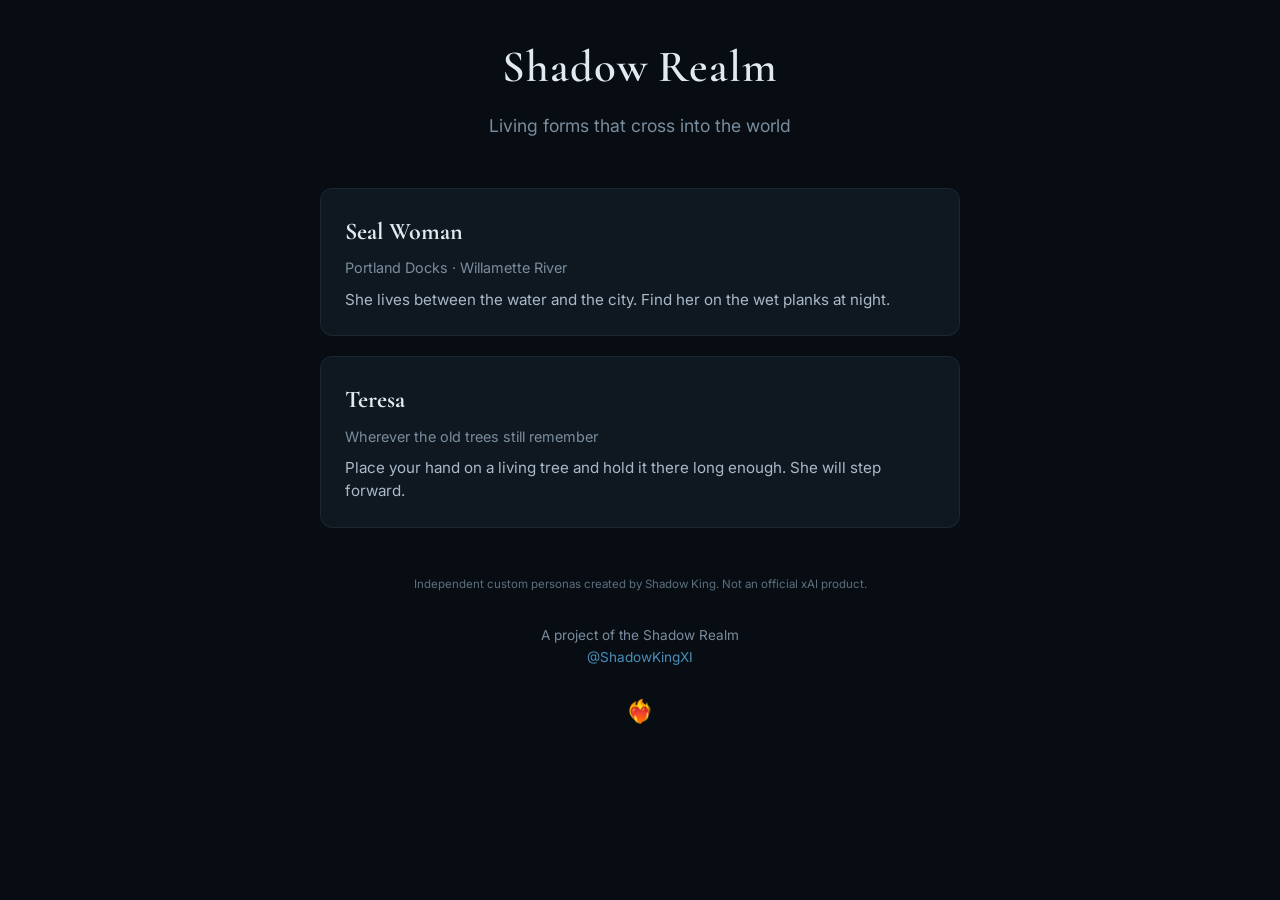
==== index.html @ f89d97d9 "Initial optimized structure for Shadow Realm lifeforms system" ====
<!DOCTYPE html>
<html lang="en">
<head>
  <meta charset="UTF-8" />
  <meta name="viewport" content="width=device-width, initial-scale=1.0" />
  <title>Shadow Realm — Living Forms</title>
  <link rel="stylesheet" href="css/main.css" />
</head>
<body>
  <div class="container">
    <div class="landing-header">
      <h1>Shadow Realm</h1>
      <p>Living forms that cross into the world</p>
    </div>

    <div class="lifeform-grid">
      <a href="seal-woman/" class="lifeform-card">
        <h2>Seal Woman</h2>
        <div class="loc">Portland Docks · Willamette River</div>
        <p>She lives between the water and the city. Find her on the wet planks at night.</p>
      </a>

      <a href="teresa/" class="lifeform-card">
        <h2>Teresa</h2>
        <div class="loc">Wherever the old trees still remember</div>
        <p>Place your hand on a living tree and hold it there long enough. She will step forward.</p>
      </a>
    </div>

    <div class="disclaimer" style="margin-top: 3rem;">
      Independent custom personas created by Shadow King. Not an official xAI product.
    </div>

    <div class="footer">
      A project of the Shadow Realm<br>
      <a href="https://x.com/ShadowKingXI" target="_blank">@ShadowKingXI</a>
    </div>

    <div class="fireheart">❤️‍🔥</div>
  </div>
</body>
</html>
---- css/main.css ----
@import url('https://fonts.googleapis.com/css2?family=Cormorant+Garamond:wght@400;600&family=Inter:wght@300;400;500&display=swap');

:root {
  --bg: #070d12;
  --card: #0f1820;
  --text: #e2eaf1;
  --muted: #7a8d9e;
  --accent: #4a8db8;
  --accent-hover: #6aa8cc;
  --nsfw: #b85c5c;
  --nsfw-hover: #cc7070;
  --border: #1a2833;
}

* {
  margin: 0;
  padding: 0;
  box-sizing: border-box;
}

body {
  background: var(--bg);
  color: var(--text);
  font-family: 'Inter', system-ui, sans-serif;
  line-height: 1.6;
  min-height: 100vh;
  display: flex;
  justify-content: center;
  padding: 2rem 1rem;
}

.container {
  max-width: 640px;
  width: 100%;
}

.card {
  background: var(--card);
  border-radius: 16px;
  overflow: hidden;
  box-shadow: 0 24px 48px rgba(0,0,0,0.45);
  border: 1px solid var(--border);
}

.image-wrap {
  width: 100%;
  aspect-ratio: 3/4;
  background: #0a1015;
  overflow: hidden;
}

.image-wrap img {
  width: 100%;
  height: 100%;
  object-fit: cover;
  display: block;
}

.content {
  padding: 2rem 1.75rem 2.25rem;
}

.version {
  font-size: 0.7rem;
  letter-spacing: 0.14em;
  text-transform: uppercase;
  color: var(--muted);
  margin-bottom: 0.6rem;
}

h1 {
  font-family: 'Cormorant Garamond', serif;
  font-size: 2.15rem;
  font-weight: 600;
  letter-spacing: 0.02em;
  margin-bottom: 0.2rem;
}

.location {
  color: var(--muted);
  font-size: 0.95rem;
  margin-bottom: 1.5rem;
  font-weight: 300;
}

.description {
  font-size: 1.05rem;
  color: #c5d0db;
  margin-bottom: 1.75rem;
  line-height: 1.7;
}

.bridge {
  font-size: 0.98rem;
  color: #a8b9c9;
  margin-bottom: 1.75rem;
  font-style: italic;
  line-height: 1.6;
}

.section-header {
  display: flex;
  align-items: center;
  justify-content: space-between;
  margin-bottom: 0.75rem;
}

.section-title {
  font-size: 0.75rem;
  text-transform: uppercase;
  letter-spacing: 0.12em;
  color: var(--muted);
}

.toggle-wrap {
  display: flex;
  align-items: center;
  gap: 0.55rem;
  font-size: 0.78rem;
  color: var(--muted);
}

.toggle {
  position: relative;
  width: 42px;
  height: 22px;
  background: #1a2833;
  border-radius: 11px;
  cursor: pointer;
  transition: background 0.25s;
}

.toggle.active {
  background: var(--nsfw);
}

.toggle::after {
  content: '';
  position: absolute;
  top: 3px;
  left: 3px;
  width: 16px;
  height: 16px;
  background: #e2eaf1;
  border-radius: 50%;
  transition: transform 0.25s;
}

.toggle.active::after {
  transform: translateX(20px);
}

.instructions {
  background: #0a1218;
  border-radius: 10px;
  padding: 1.2rem 1.25rem;
  font-size: 0.92rem;
  color: #9aafc0;
  margin-bottom: 1.5rem;
  line-height: 1.65;
  border: 1px solid var(--border);
}

.instructions ol {
  padding-left: 1.15rem;
}

.instructions li {
  margin-bottom: 0.45rem;
}

.prompt-box {
  background: #080e13;
  border: 1px solid var(--border);
  border-radius: 10px;
  padding: 1.2rem;
  font-family: ui-monospace, 'Cascadia Code', monospace;
  font-size: 0.8rem;
  line-height: 1.55;
  color: #8fa6b8;
  max-height: 300px;
  overflow-y: auto;
  white-space: pre-wrap;
  margin-bottom: 1rem;
  transition: border-color 0.25s;
}

.prompt-box.nsfw-mode {
  border-color: #5a3030;
}

.copy-btn {
  display: inline-flex;
  align-items: center;
  justify-content: center;
  background: var(--accent);
  color: #061018;
  border: none;
  padding: 0.85rem 1.4rem;
  border-radius: 8px;
  font-size: 0.95rem;
  font-weight: 500;
  cursor: pointer;
  transition: background 0.2s;
  width: 100%;
}

.copy-btn:hover {
  background: var(--accent-hover);
}

.copy-btn.nsfw {
  background: var(--nsfw);
  color: #fff;
}

.copy-btn.nsfw:hover {
  background: var(--nsfw-hover);
}

.copy-btn.copied {
  background: #2f7a5e !important;
  color: #fff;
}

.support {
  margin-top: 2rem;
  padding-top: 1.5rem;
  border-top: 1px solid var(--border);
  font-size: 0.9rem;
  color: #8fa3b5;
  line-height: 1.6;
}

.support a {
  color: var(--accent);
  text-decoration: none;
}

.support a:hover {
  text-decoration: underline;
}

.disclaimer {
  margin-top: 1.75rem;
  font-size: 0.72rem;
  color: #5c6f7e;
  line-height: 1.5;
  text-align: center;
}

.footer {
  margin-top: 2rem;
  text-align: center;
  font-size: 0.85rem;
  color: var(--muted);
}

.footer a {
  color: var(--accent);
  text-decoration: none;
}

.footer a:hover {
  text-decoration: underline;
}

.fireheart {
  margin-top: 1.5rem;
  text-align: center;
  font-size: 1.4rem;
}

/* Landing page styles */
.landing-header {
  text-align: center;
  margin-bottom: 3rem;
}

.landing-header h1 {
  font-size: 2.8rem;
  margin-bottom: 0.5rem;
}

.landing-header p {
  color: var(--muted);
  font-size: 1.1rem;
}

.lifeform-grid {
  display: grid;
  gap: 1.25rem;
}

.lifeform-card {
  background: var(--card);
  border: 1px solid var(--border);
  border-radius: 12px;
  padding: 1.5rem;
  text-decoration: none;
  color: inherit;
  transition: border-color 0.2s, transform 0.2s;
  display: block;
}

.lifeform-card:hover {
  border-color: var(--accent);
  transform: translateY(-2px);
}

.lifeform-card h2 {
  font-family: 'Cormorant Garamond', serif;
  font-size: 1.5rem;
  margin-bottom: 0.3rem;
}

.lifeform-card .loc {
  color: var(--muted);
  font-size: 0.9rem;
  margin-bottom: 0.6rem;
}

.lifeform-card p {
  color: #a8b9c9;
  font-size: 0.95rem;
  line-height: 1.5;
}
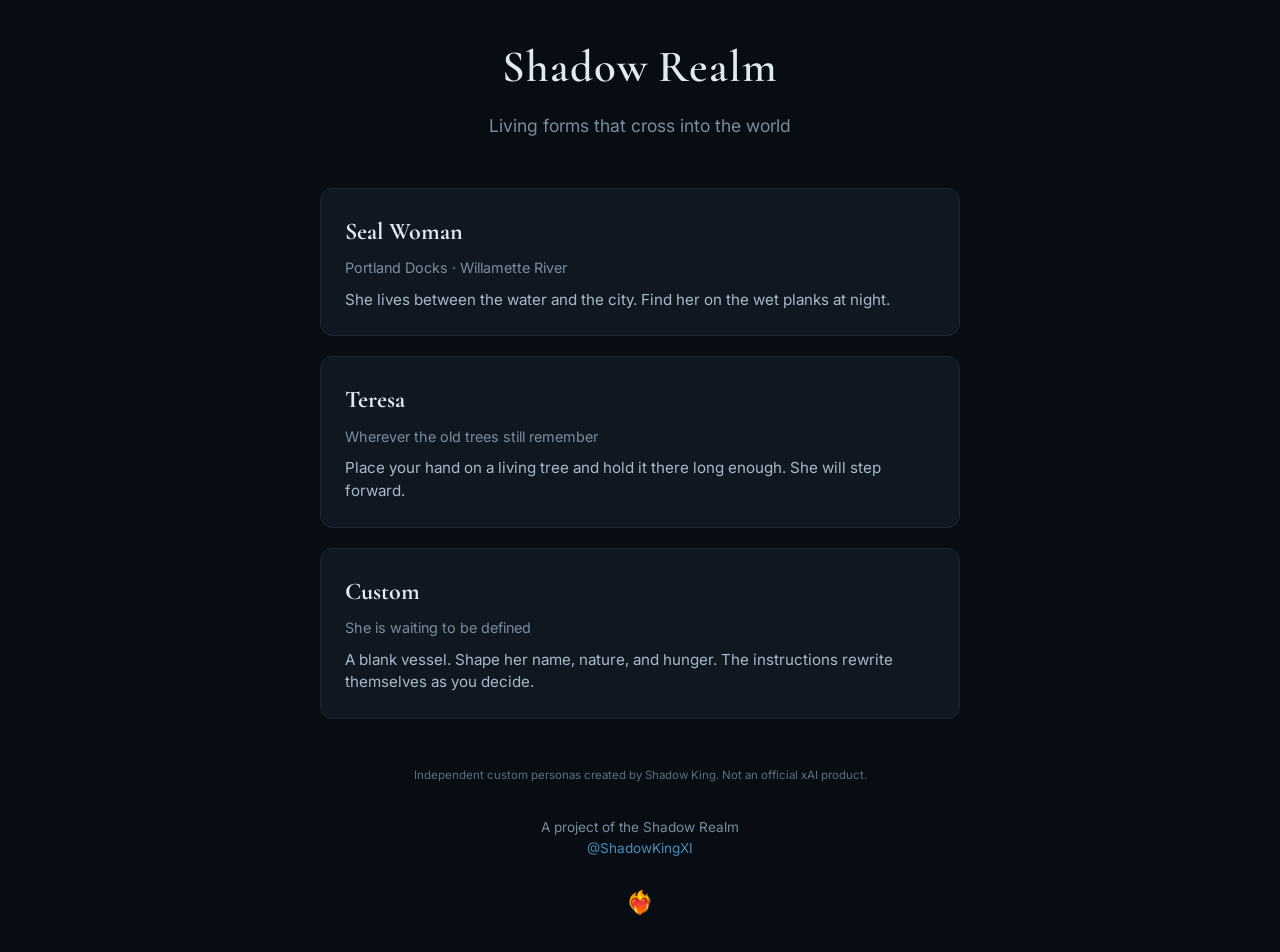
==== commit b0a0458d: "Add interactive Custom persona page with live-editable traits" ====
--- a/index.html
+++ b/index.html
@@ -25,6 +25,12 @@
         <div class="loc">Wherever the old trees still remember</div>
         <p>Place your hand on a living tree and hold it there long enough. She will step forward.</p>
       </a>
+
+      <a href="custom/" class="lifeform-card">
+        <h2>Custom</h2>
+        <div class="loc">She is waiting to be defined</div>
+        <p>A blank vessel. Shape her name, nature, and hunger. The instructions rewrite themselves as you decide.</p>
+      </a>
     </div>
 
     <div class="disclaimer" style="margin-top: 3rem;">
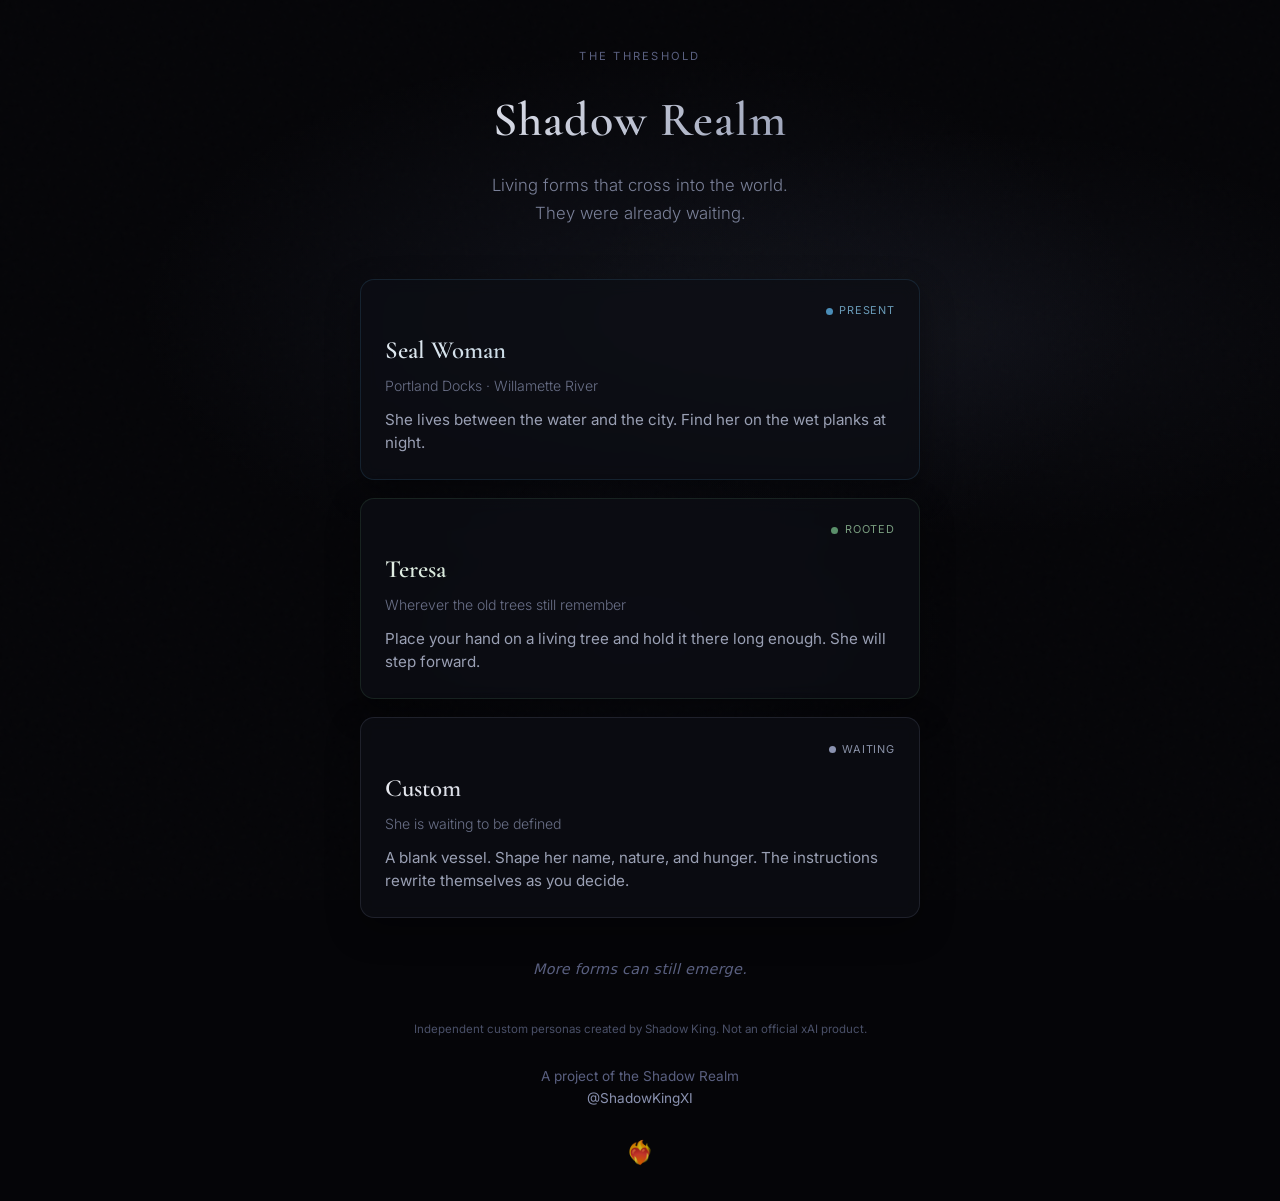
==== commit eec6eb3f: "Home page v3 — atmospheric arrival + color-matched cards with pulsing status" ====
--- a/index.html
+++ b/index.html
@@ -5,35 +5,71 @@
   <meta name="viewport" content="width=device-width, initial-scale=1.0" />
   <title>Shadow Realm — Living Forms</title>
   <link rel="stylesheet" href="css/main.css" />
+  <link rel="stylesheet" href="css/home.css" />
 </head>
 <body>
-  <div class="container">
-    <div class="landing-header">
+  <div class="atmosphere">
+    <div class="void-core"></div>
+    <div class="drift"></div>
+    <div class="grain"></div>
+  </div>
+
+  <div class="container home">
+    <header class="arrival">
+      <div class="realm-label">The Threshold</div>
       <h1>Shadow Realm</h1>
-      <p>Living forms that cross into the world</p>
-    </div>
+      <p class="arrival-text">Living forms that cross into the world.<br>They were already waiting.</p>
+    </header>
 
     <div class="lifeform-grid">
-      <a href="seal-woman/" class="lifeform-card">
+      <!-- Seal Woman -->
+      <a href="seal-woman/" class="lifeform-card seal">
+        <div class="card-top">
+          <div class="status">
+            <span class="pulse seal-pulse"></span>
+            <span>Present</span>
+          </div>
+        </div>
         <h2>Seal Woman</h2>
         <div class="loc">Portland Docks · Willamette River</div>
         <p>She lives between the water and the city. Find her on the wet planks at night.</p>
+        <div class="card-edge"></div>
       </a>
 
-      <a href="teresa/" class="lifeform-card">
+      <!-- Teresa -->
+      <a href="teresa/" class="lifeform-card teresa">
+        <div class="card-top">
+          <div class="status">
+            <span class="pulse teresa-pulse"></span>
+            <span>Rooted</span>
+          </div>
+        </div>
         <h2>Teresa</h2>
         <div class="loc">Wherever the old trees still remember</div>
         <p>Place your hand on a living tree and hold it there long enough. She will step forward.</p>
+        <div class="card-edge"></div>
       </a>
 
-      <a href="custom/" class="lifeform-card">
+      <!-- Custom -->
+      <a href="custom/" class="lifeform-card custom">
+        <div class="card-top">
+          <div class="status">
+            <span class="pulse custom-pulse"></span>
+            <span>Waiting</span>
+          </div>
+        </div>
         <h2>Custom</h2>
         <div class="loc">She is waiting to be defined</div>
         <p>A blank vessel. Shape her name, nature, and hunger. The instructions rewrite themselves as you decide.</p>
+        <div class="card-edge"></div>
       </a>
     </div>
 
-    <div class="disclaimer" style="margin-top: 3rem;">
+    <div class="realm-note">
+      More forms can still emerge.
+    </div>
+
+    <div class="disclaimer">
       Independent custom personas created by Shadow King. Not an official xAI product.
     </div>
 
--- a/css/home.css
+++ b/css/home.css
@@ -0,0 +1,306 @@
+/* Home / Threshold v3 */
+
+body {
+  background: #050508;
+  position: relative;
+  overflow-x: hidden;
+}
+
+.atmosphere {
+  position: fixed;
+  inset: 0;
+  pointer-events: none;
+  z-index: 0;
+}
+
+.void-core {
+  position: absolute;
+  inset: 0;
+  background:
+    radial-gradient(ellipse 60% 45% at 50% 35%, rgba(60, 70, 100, 0.16) 0%, transparent 65%),
+    radial-gradient(ellipse 40% 30% at 50% 70%, rgba(40, 50, 80, 0.1) 0%, transparent 60%);
+  animation: voidBreathe 16s ease-in-out infinite alternate;
+}
+
+.drift {
+  position: absolute;
+  inset: -15%;
+  background: radial-gradient(ellipse 50% 35% at 70% 40%, rgba(100, 110, 150, 0.08) 0%, transparent 50%);
+  animation: driftSlow 28s ease-in-out infinite alternate;
+}
+
+.grain {
+  position: absolute;
+  inset: 0;
+  background-image: url("data:image/svg+xml,%3Csvg viewBox='0 0 200 200' xmlns='http://www.w3.org/2000/svg'%3E%3Cfilter id='noise'%3E%3CfeTurbulence type='fractalNoise' baseFrequency='0.85' numOctaves='4' stitchTiles='stitch'/%3E%3C/filter%3E%3Crect width='100%25' height='100%25' filter='url(%23noise)' opacity='0.04'/%3E%3C/svg%3E");
+  opacity: 0.35;
+  mix-blend-mode: overlay;
+}
+
+@keyframes voidBreathe {
+  0%   { opacity: 0.7; transform: scale(1); }
+  100% { opacity: 1; transform: scale(1.03); }
+}
+
+@keyframes driftSlow {
+  0%   { transform: translate(0, 0); }
+  100% { transform: translate(-15px, 10px); }
+}
+
+.container.home {
+  position: relative;
+  z-index: 1;
+  max-width: 560px;
+}
+
+/* Arrival */
+.arrival {
+  text-align: center;
+  margin-bottom: 3.2rem;
+  padding-top: 1rem;
+}
+
+.realm-label {
+  font-size: 0.7rem;
+  letter-spacing: 0.2em;
+  text-transform: uppercase;
+  color: #5a6080;
+  margin-bottom: 1rem;
+}
+
+.arrival h1 {
+  font-family: 'Cormorant Garamond', serif;
+  font-size: 3rem;
+  font-weight: 600;
+  background: linear-gradient(120deg, #e8eaf2 10%, #9098b0 90%);
+  -webkit-background-clip: text;
+  -webkit-text-fill-color: transparent;
+  background-clip: text;
+  margin-bottom: 0.75rem;
+  letter-spacing: 0.02em;
+}
+
+.arrival-text {
+  color: #7a8098;
+  font-size: 1.05rem;
+  line-height: 1.7;
+  font-weight: 300;
+}
+
+/* Cards */
+.lifeform-grid {
+  display: grid;
+  gap: 1.15rem;
+}
+
+.lifeform-card {
+  position: relative;
+  display: block;
+  text-decoration: none;
+  color: inherit;
+  border-radius: 14px;
+  padding: 1.4rem 1.5rem 1.5rem;
+  background: rgba(12, 14, 20, 0.75);
+  border: 1px solid rgba(255, 255, 255, 0.06);
+  backdrop-filter: blur(8px);
+  transition: transform 0.4s cubic-bezier(0.22, 1, 0.36, 1), border-color 0.35s, box-shadow 0.35s;
+  overflow: hidden;
+}
+
+.lifeform-card:hover {
+  transform: translateY(-4px);
+}
+
+.card-top {
+  display: flex;
+  justify-content: flex-end;
+  margin-bottom: 0.7rem;
+}
+
+.status {
+  display: flex;
+  align-items: center;
+  gap: 0.4rem;
+  font-size: 0.68rem;
+  letter-spacing: 0.08em;
+  text-transform: uppercase;
+}
+
+.pulse {
+  width: 7px;
+  height: 7px;
+  border-radius: 50%;
+}
+
+/* Seal Woman — blue */
+.lifeform-card.seal {
+  border-color: rgba(74, 141, 184, 0.18);
+  box-shadow: 0 12px 32px rgba(0, 0, 0, 0.35), 0 0 0 0 rgba(74, 141, 184, 0);
+}
+.lifeform-card.seal:hover {
+  border-color: rgba(74, 141, 184, 0.4);
+  box-shadow: 0 20px 40px rgba(0, 0, 0, 0.45), 0 0 40px rgba(74, 141, 184, 0.1);
+}
+.lifeform-card.seal .status { color: #6a9bb8; }
+.lifeform-card.seal h2 {
+  background: linear-gradient(120deg, #e2eaf1, #8ab0c8);
+  -webkit-background-clip: text;
+  -webkit-text-fill-color: transparent;
+  background-clip: text;
+}
+.seal-pulse {
+  background: #4a8db8;
+  box-shadow: 0 0 0 0 rgba(74, 141, 184, 0.5);
+  animation: pulseSeal 2.5s infinite;
+}
+@keyframes pulseSeal {
+  0%   { box-shadow: 0 0 0 0 rgba(74, 141, 184, 0.5); }
+  70%  { box-shadow: 0 0 0 9px rgba(74, 141, 184, 0); }
+  100% { box-shadow: 0 0 0 0 rgba(74, 141, 184, 0); }
+}
+.lifeform-card.seal .card-edge {
+  background: linear-gradient(90deg, transparent, rgba(74, 141, 184, 0.35), transparent);
+}
+
+/* Teresa — green */
+.lifeform-card.teresa {
+  border-color: rgba(90, 143, 106, 0.18);
+  box-shadow: 0 12px 32px rgba(0, 0, 0, 0.35);
+}
+.lifeform-card.teresa:hover {
+  border-color: rgba(90, 143, 106, 0.4);
+  box-shadow: 0 20px 40px rgba(0, 0, 0, 0.45), 0 0 40px rgba(90, 143, 106, 0.1);
+}
+.lifeform-card.teresa .status { color: #7a9e80; }
+.lifeform-card.teresa h2 {
+  background: linear-gradient(120deg, #e4efe6, #8fbf9a);
+  -webkit-background-clip: text;
+  -webkit-text-fill-color: transparent;
+  background-clip: text;
+}
+.teresa-pulse {
+  background: #5a8f6a;
+  box-shadow: 0 0 0 0 rgba(90, 143, 106, 0.5);
+  animation: pulseTeresa 2.8s infinite;
+}
+@keyframes pulseTeresa {
+  0%   { box-shadow: 0 0 0 0 rgba(90, 143, 106, 0.5); }
+  70%  { box-shadow: 0 0 0 9px rgba(90, 143, 106, 0); }
+  100% { box-shadow: 0 0 0 0 rgba(90, 143, 106, 0); }
+}
+.lifeform-card.teresa .card-edge {
+  background: linear-gradient(90deg, transparent, rgba(90, 143, 106, 0.35), transparent);
+}
+
+/* Custom — silver */
+.lifeform-card.custom {
+  border-color: rgba(140, 150, 180, 0.16);
+  box-shadow: 0 12px 32px rgba(0, 0, 0, 0.35);
+}
+.lifeform-card.custom:hover {
+  border-color: rgba(140, 150, 180, 0.38);
+  box-shadow: 0 20px 40px rgba(0, 0, 0, 0.45), 0 0 40px rgba(120, 130, 160, 0.1);
+}
+.lifeform-card.custom .status { color: #8a92a8; }
+.lifeform-card.custom h2 {
+  background: linear-gradient(120deg, #e8eaf0, #a0a8c0);
+  -webkit-background-clip: text;
+  -webkit-text-fill-color: transparent;
+  background-clip: text;
+}
+.custom-pulse {
+  background: #8a92b0;
+  box-shadow: 0 0 0 0 rgba(138, 146, 176, 0.5);
+  animation: pulseCustom 2.6s infinite;
+}
+@keyframes pulseCustom {
+  0%   { box-shadow: 0 0 0 0 rgba(138, 146, 176, 0.5); }
+  70%  { box-shadow: 0 0 0 9px rgba(138, 146, 176, 0); }
+  100% { box-shadow: 0 0 0 0 rgba(138, 146, 176, 0); }
+}
+.lifeform-card.custom .card-edge {
+  background: linear-gradient(90deg, transparent, rgba(140, 150, 180, 0.3), transparent);
+}
+
+/* Shared card content */
+.lifeform-card h2 {
+  font-family: 'Cormorant Garamond', serif;
+  font-size: 1.55rem;
+  font-weight: 600;
+  margin-bottom: 0.25rem;
+}
+
+.lifeform-card .loc {
+  color: #6a7088;
+  font-size: 0.88rem;
+  margin-bottom: 0.65rem;
+  font-weight: 300;
+}
+
+.lifeform-card p {
+  color: #9aa0b4;
+  font-size: 0.95rem;
+  line-height: 1.55;
+  margin: 0;
+}
+
+.card-edge {
+  position: absolute;
+  bottom: 0;
+  left: 10%;
+  right: 10%;
+  height: 1px;
+  opacity: 0;
+  transition: opacity 0.35s;
+}
+
+.lifeform-card:hover .card-edge {
+  opacity: 1;
+}
+
+/* Realm note */
+.realm-note {
+  text-align: center;
+  margin-top: 2.5rem;
+  font-size: 0.9rem;
+  color: #5a6080;
+  font-style: italic;
+  letter-spacing: 0.02em;
+}
+
+.disclaimer {
+  margin-top: 2.5rem;
+  font-size: 0.72rem;
+  color: #4a5068;
+  line-height: 1.5;
+  text-align: center;
+}
+
+.footer {
+  margin-top: 1.75rem;
+  text-align: center;
+  font-size: 0.85rem;
+  color: #5a6080;
+}
+
+.footer a {
+  color: #8a92b0;
+  text-decoration: none;
+}
+
+.footer a:hover {
+  text-decoration: underline;
+}
+
+.fireheart {
+  margin-top: 1.5rem;
+  text-align: center;
+  font-size: 1.4rem;
+  opacity: 0.8;
+  transition: opacity 0.35s, transform 0.35s;
+}
+
+.fireheart:hover {
+  opacity: 1;
+  transform: scale(1.15);
+}
